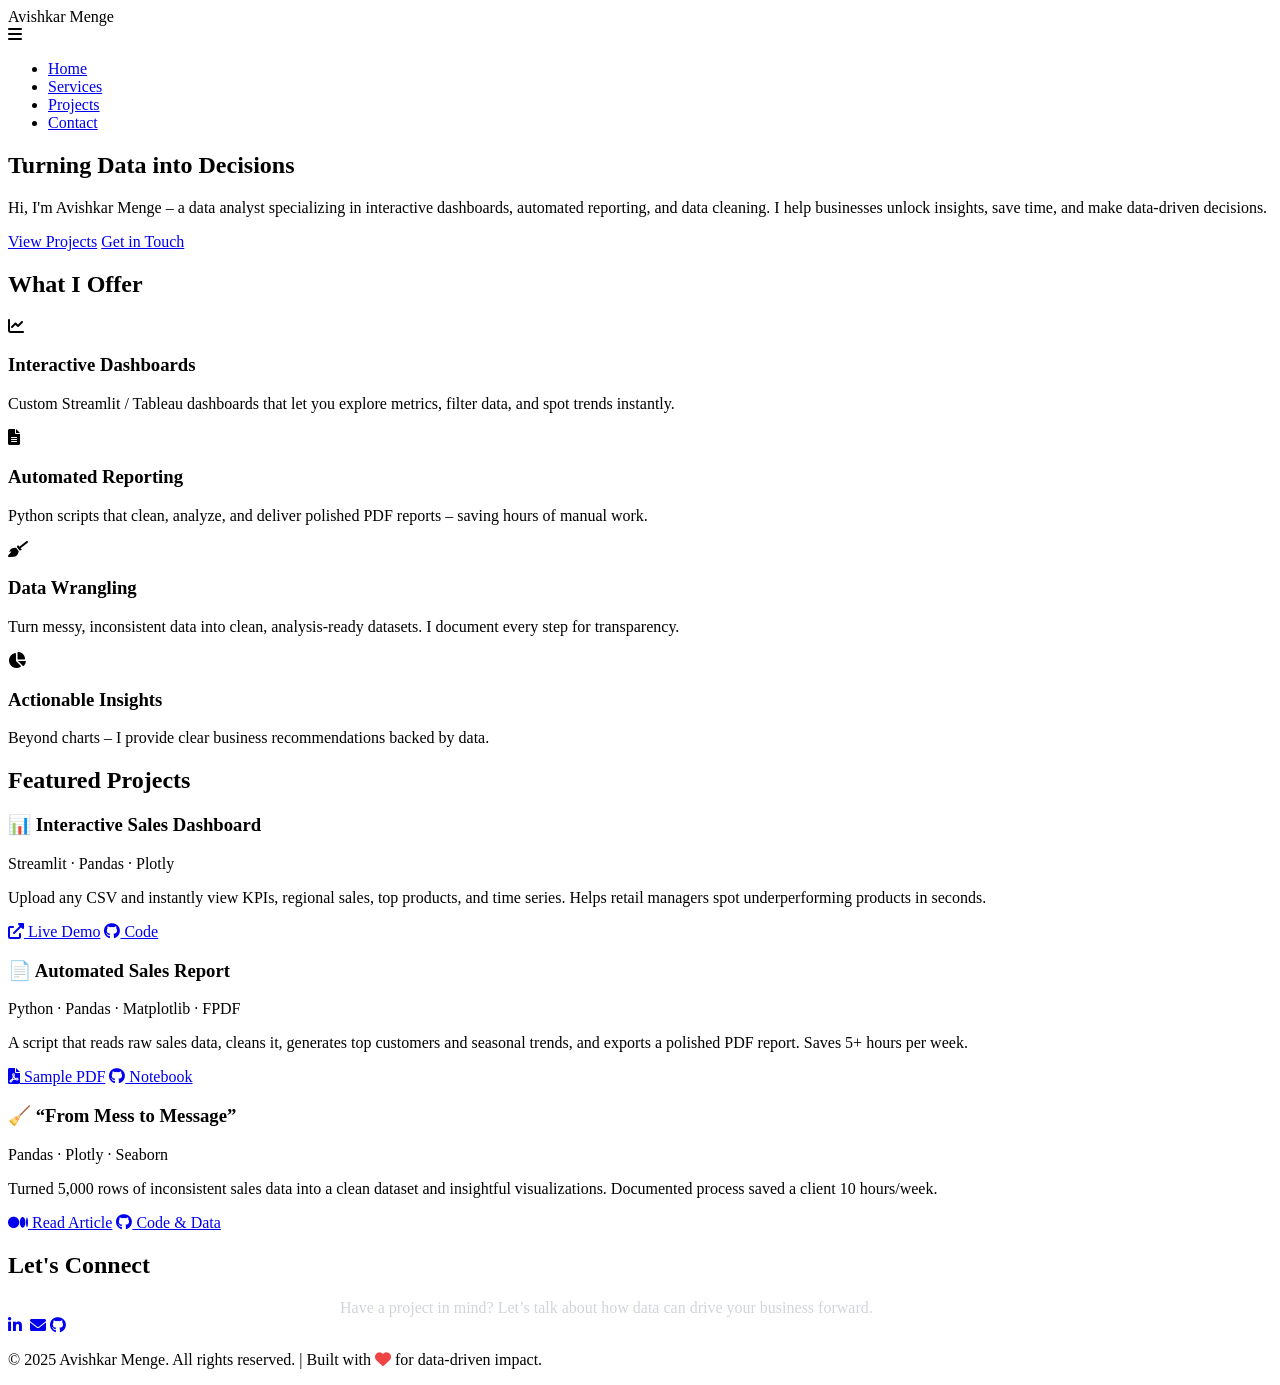
==== index.html @ eeebc1f0 "Rename portfolio_website/index.html to index.html" ====
<!DOCTYPE html>
<html lang="en">
<head>
  <meta charset="UTF-8">
  <meta name="viewport" content="width=device-width, initial-scale=1.0">
  <title>Avishkar Menge | Data Analytics Portfolio</title>
  <link href="https://fonts.googleapis.com/css2?family=Inter:wght@300;400;500;600;700;800&display=swap" rel="stylesheet">
  <link rel="stylesheet" href="https://cdnjs.cloudflare.com/ajax/libs/font-awesome/6.0.0-beta3/css/all.min.css">
  <link rel="stylesheet" href="css/style.css">
</head>
<body>
<header>
  <div class="container">
    <nav>
      <div class="logo">Avishkar Menge</div>
      <div class="menu-toggle" id="mobile-menu"><i class="fas fa-bars"></i></div>
      <ul class="nav-links" id="nav-links">
        <li><a href="#home">Home</a></li>
        <li><a href="#services">Services</a></li>
        <li><a href="#projects">Projects</a></li>
        <li><a href="#contact">Contact</a></li>
      </ul>
    </nav>
  </div>
</header>

<main>
  <section id="home" class="hero">
    <div class="container">
      <h1>Turning Data into Decisions</h1>
      <p>Hi, I'm Avishkar Menge – a data analyst specializing in interactive dashboards, automated reporting, and data cleaning. I help businesses unlock insights, save time, and make data‑driven decisions.</p>
      <div class="hero-buttons">
        <a href="#projects" class="btn">View Projects</a>
        <a href="#contact" class="btn btn-outline">Get in Touch</a>
      </div>
    </div>
  </section>

  <section id="services">
    <div class="container">
      <h2 class="section-title">What I Offer</h2>
      <div class="services-grid">
        <div class="service-card">
          <div class="service-icon"><i class="fas fa-chart-line"></i></div>
          <h3>Interactive Dashboards</h3>
          <p>Custom Streamlit / Tableau dashboards that let you explore metrics, filter data, and spot trends instantly.</p>
        </div>
        <div class="service-card">
          <div class="service-icon"><i class="fas fa-file-alt"></i></div>
          <h3>Automated Reporting</h3>
          <p>Python scripts that clean, analyze, and deliver polished PDF reports – saving hours of manual work.</p>
        </div>
        <div class="service-card">
          <div class="service-icon"><i class="fas fa-broom"></i></div>
          <h3>Data Wrangling</h3>
          <p>Turn messy, inconsistent data into clean, analysis-ready datasets. I document every step for transparency.</p>
        </div>
        <div class="service-card">
          <div class="service-icon"><i class="fas fa-chart-pie"></i></div>
          <h3>Actionable Insights</h3>
          <p>Beyond charts – I provide clear business recommendations backed by data.</p>
        </div>
      </div>
    </div>
  </section>

  <section id="projects" class="projects-section">
    <div class="container">
      <h2 class="section-title">Featured Projects</h2>
      <div class="projects-grid">
        <!-- Project 1 -->
        <div class="project-card">
          <div class="project-content">
            <h3 class="project-title">📊 Interactive Sales Dashboard</h3>
            <div class="project-tech">Streamlit · Pandas · Plotly</div>
            <p class="project-desc">Upload any CSV and instantly view KPIs, regional sales, top products, and time series. Helps retail managers spot underperforming products in seconds.</p>
            <div class="project-links">
              <a href="#" target="_blank"><i class="fas fa-external-link-alt"></i> Live Demo</a>
              <a href="#" target="_blank"><i class="fab fa-github"></i> Code</a>
            </div>
          </div>
        </div>
        <!-- Project 2 -->
        <div class="project-card">
          <div class="project-content">
            <h3 class="project-title">📄 Automated Sales Report</h3>
            <div class="project-tech">Python · Pandas · Matplotlib · FPDF</div>
            <p class="project-desc">A script that reads raw sales data, cleans it, generates top customers and seasonal trends, and exports a polished PDF report. Saves 5+ hours per week.</p>
            <div class="project-links">
              <a href="#" target="_blank"><i class="fas fa-file-pdf"></i> Sample PDF</a>
              <a href="#" target="_blank"><i class="fab fa-github"></i> Notebook</a>
            </div>
          </div>
        </div>
        <!-- Project 3 -->
        <div class="project-card">
          <div class="project-content">
            <h3 class="project-title">🧹 “From Mess to Message”</h3>
            <div class="project-tech">Pandas · Plotly · Seaborn</div>
            <p class="project-desc">Turned 5,000 rows of inconsistent sales data into a clean dataset and insightful visualizations. Documented process saved a client 10 hours/week.</p>
            <div class="project-links">
              <a href="#" target="_blank"><i class="fab fa-medium"></i> Read Article</a>
              <a href="#" target="_blank"><i class="fab fa-github"></i> Code & Data</a>
            </div>
          </div>
        </div>
      </div>
    </div>
  </section>

  <section id="contact" class="contact">
    <div class="container">
      <h2 class="section-title">Let's Connect</h2>
      <p style="max-width: 600px; margin: 0 auto; color: #d1d5db;">Have a project in mind? Let’s talk about how data can drive your business forward.</p>
      <div class="social-links">
        <a href="https://www.linkedin.com/in/avishkar-menge-880686311/" target="_blank"><i class="fab fa-linkedin-in"></i></a>
        <a href="https://www.fiverr.com/sellers/avishka_menge" target="_blank"><i class="fab fa-fiverr"></i></a>
        <a href="mailto:avishkar@example.com"><i class="fas fa-envelope"></i></a>
        <a href="#" target="_blank"><i class="fab fa-github"></i></a>
      </div>
    </div>
  </section>
</main>

<footer>
  <div class="container">
    <p>© 2025 Avishkar Menge. All rights reserved. | Built with <i class="fas fa-heart" style="color: #ef4444;"></i> for data-driven impact.</p>
  </div>
</footer>

<script src="js/script.js"></script>
</body>
</html>
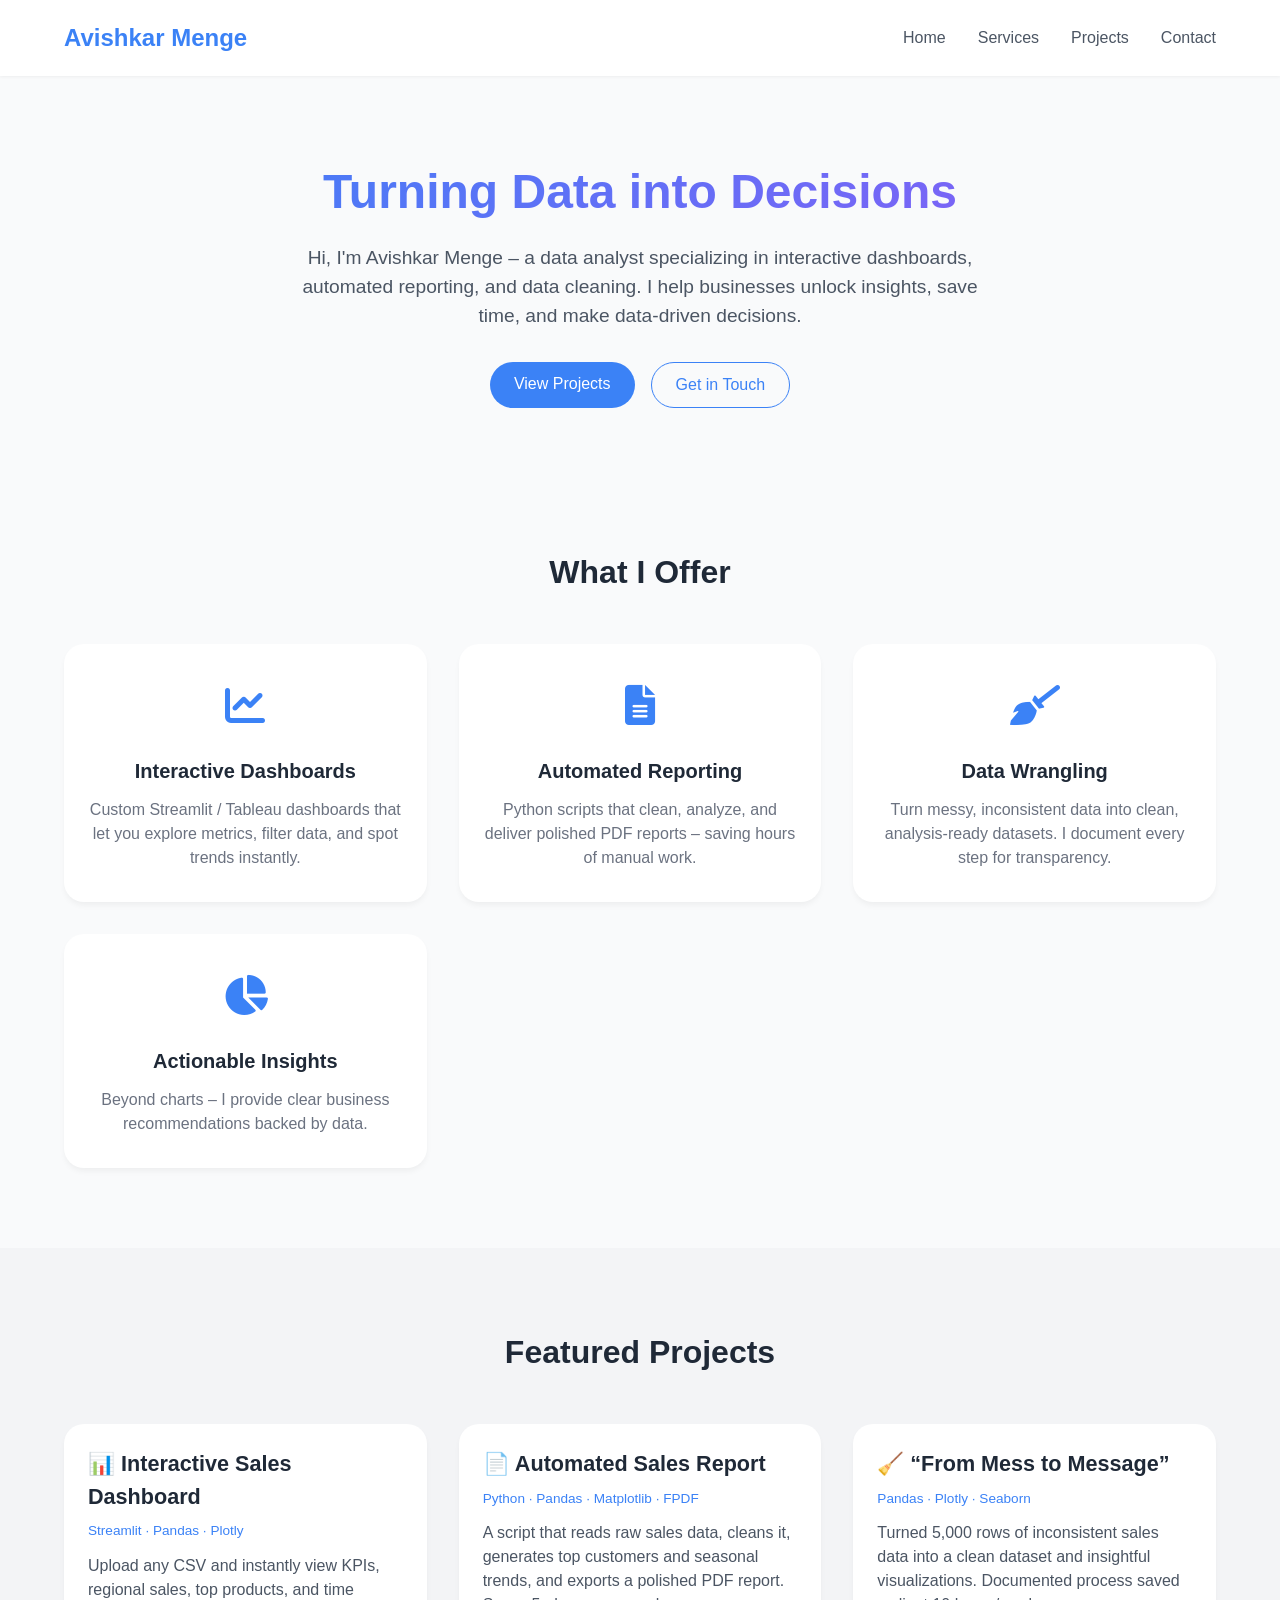
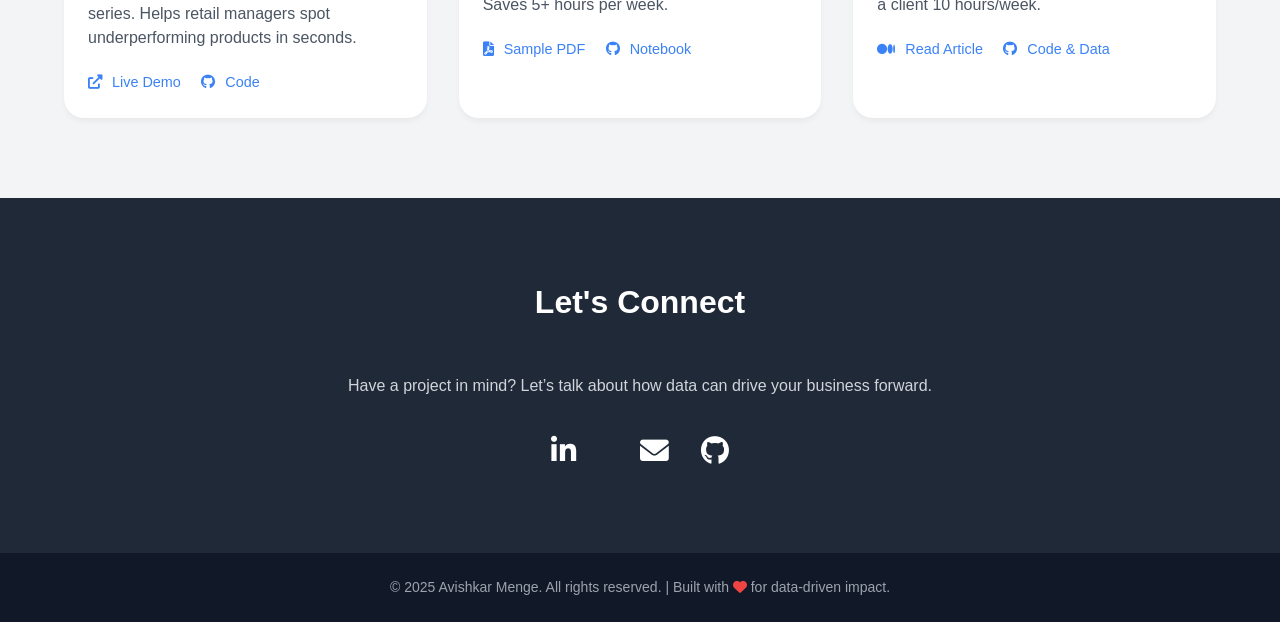
==== commit 4a7441a7: "Update index.html" ====
--- a/index.html
+++ b/index.html
@@ -6,7 +6,7 @@
   <title>Avishkar Menge | Data Analytics Portfolio</title>
   <link href="https://fonts.googleapis.com/css2?family=Inter:wght@300;400;500;600;700;800&display=swap" rel="stylesheet">
   <link rel="stylesheet" href="https://cdnjs.cloudflare.com/ajax/libs/font-awesome/6.0.0-beta3/css/all.min.css">
-  <link rel="stylesheet" href="css/style.css">
+  <link rel="stylesheet" href="style.css">
 </head>
 <body>
 <header>
@@ -128,6 +128,6 @@
   </div>
 </footer>
 
-<script src="js/script.js"></script>
+<script src="script.js"></script>
 </body>
 </html>
--- a/style.css
+++ b/style.css
@@ -0,0 +1,244 @@
+* {
+  margin: 0;
+  padding: 0;
+  box-sizing: border-box;
+}
+body {
+  font-family: 'Inter', sans-serif;
+  background-color: #f9fafb;
+  color: #1f2937;
+  line-height: 1.5;
+  scroll-behavior: smooth;
+}
+.container {
+  max-width: 1200px;
+  margin: 0 auto;
+  padding: 0 24px;
+}
+header {
+  background: #fff;
+  box-shadow: 0 1px 3px rgba(0,0,0,0.05);
+  position: sticky;
+  top: 0;
+  z-index: 100;
+}
+nav {
+  display: flex;
+  justify-content: space-between;
+  align-items: center;
+  padding: 20px 0;
+  flex-wrap: wrap;
+}
+.logo {
+  font-size: 1.5rem;
+  font-weight: 700;
+  color: #3b82f6;
+}
+.nav-links {
+  display: flex;
+  gap: 32px;
+  list-style: none;
+}
+.nav-links a {
+  text-decoration: none;
+  font-weight: 500;
+  color: #4b5563;
+  transition: color 0.2s;
+}
+.nav-links a:hover {
+  color: #3b82f6;
+}
+.menu-toggle {
+  display: none;
+  font-size: 1.5rem;
+  cursor: pointer;
+}
+.btn {
+  display: inline-block;
+  background-color: #3b82f6;
+  color: white;
+  padding: 10px 24px;
+  border-radius: 30px;
+  text-decoration: none;
+  font-weight: 500;
+  transition: background 0.2s, transform 0.1s;
+}
+.btn-outline {
+  background: transparent;
+  border: 1px solid #3b82f6;
+  color: #3b82f6;
+}
+.btn-outline:hover {
+  background: #3b82f6;
+  color: white;
+}
+.btn:hover {
+  background-color: #2563eb;
+  transform: translateY(-2px);
+}
+.hero {
+  padding: 80px 0 60px;
+  text-align: center;
+}
+.hero h1 {
+  font-size: 3rem;
+  font-weight: 800;
+  margin-bottom: 16px;
+  background: linear-gradient(135deg, #3b82f6, #8b5cf6);
+  -webkit-background-clip: text;
+  background-clip: text;
+  color: transparent;
+}
+.hero p {
+  font-size: 1.2rem;
+  color: #4b5563;
+  max-width: 700px;
+  margin: 0 auto 32px;
+}
+.hero-buttons {
+  display: flex;
+  gap: 16px;
+  justify-content: center;
+  flex-wrap: wrap;
+}
+section {
+  padding: 80px 0;
+}
+.section-title {
+  font-size: 2rem;
+  font-weight: 700;
+  text-align: center;
+  margin-bottom: 48px;
+}
+.services-grid {
+  display: grid;
+  grid-template-columns: repeat(auto-fit, minmax(280px, 1fr));
+  gap: 32px;
+}
+.service-card {
+  background: white;
+  border-radius: 20px;
+  padding: 32px 24px;
+  text-align: center;
+  box-shadow: 0 4px 6px -1px rgba(0,0,0,0.05);
+  transition: transform 0.2s, box-shadow 0.2s;
+}
+.service-card:hover {
+  transform: translateY(-5px);
+  box-shadow: 0 10px 15px -3px rgba(0,0,0,0.1);
+}
+.service-icon {
+  font-size: 2.5rem;
+  color: #3b82f6;
+  margin-bottom: 20px;
+}
+.service-card h3 {
+  font-size: 1.25rem;
+  margin-bottom: 12px;
+}
+.service-card p {
+  color: #6b7280;
+}
+.projects-section {
+  background-color: #f3f4f6;
+}
+.projects-grid {
+  display: grid;
+  grid-template-columns: repeat(auto-fit, minmax(320px, 1fr));
+  gap: 32px;
+}
+.project-card {
+  background: white;
+  border-radius: 20px;
+  overflow: hidden;
+  box-shadow: 0 4px 6px -1px rgba(0,0,0,0.05);
+  transition: transform 0.2s, box-shadow 0.2s;
+}
+.project-card:hover {
+  transform: translateY(-5px);
+  box-shadow: 0 20px 25px -5px rgba(0,0,0,0.1);
+}
+.project-content {
+  padding: 24px;
+}
+.project-title {
+  font-size: 1.35rem;
+  font-weight: 700;
+  margin-bottom: 8px;
+}
+.project-tech {
+  font-size: 0.85rem;
+  color: #3b82f6;
+  margin-bottom: 12px;
+  font-weight: 500;
+}
+.project-desc {
+  color: #4b5563;
+  margin-bottom: 20px;
+}
+.project-links a {
+  margin-right: 16px;
+  text-decoration: none;
+  font-weight: 500;
+  color: #3b82f6;
+  font-size: 0.9rem;
+}
+.project-links a i {
+  margin-right: 6px;
+}
+.project-links a:hover {
+  text-decoration: underline;
+}
+.contact {
+  background: #1f2937;
+  color: white;
+  text-align: center;
+}
+.contact h2 {
+  color: white;
+}
+.social-links {
+  display: flex;
+  justify-content: center;
+  gap: 32px;
+  margin-top: 32px;
+}
+.social-links a {
+  color: white;
+  font-size: 1.8rem;
+  transition: color 0.2s;
+}
+.social-links a:hover {
+  color: #3b82f6;
+}
+footer {
+  background: #111827;
+  color: #9ca3af;
+  text-align: center;
+  padding: 24px 0;
+  font-size: 0.875rem;
+}
+@media (max-width: 768px) {
+  .menu-toggle {
+    display: block;
+  }
+  .nav-links {
+    display: none;
+    width: 100%;
+    flex-direction: column;
+    gap: 16px;
+    padding: 20px 0 10px;
+  }
+  .nav-links.active {
+    display: flex;
+  }
+  .hero h1 {
+    font-size: 2.2rem;
+  }
+  .hero p {
+    font-size: 1rem;
+  }
+  .section-title {
+    font-size: 1.8rem;
+  }
+}
